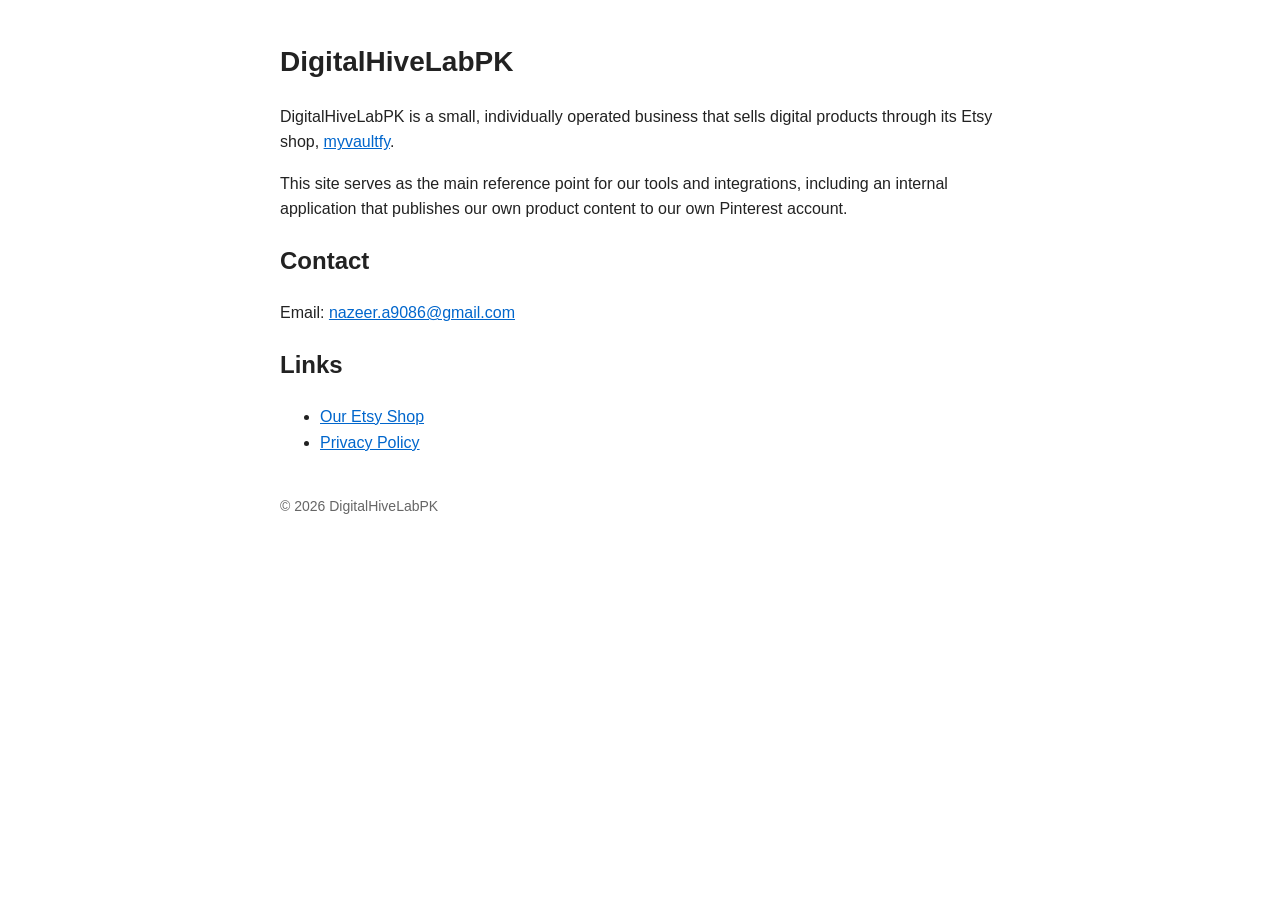
==== index.html @ 18733e02 "Add files via upload" ====
<!DOCTYPE html>
<html lang="en">
<head>
<meta charset="UTF-8">
<title>DigitalHiveLabPK</title>
<meta name="viewport" content="width=device-width, initial-scale=1.0">
<style>
  body {
    font-family: -apple-system, BlinkMacSystemFont, "Segoe UI", Roboto, Arial, sans-serif;
    max-width: 720px;
    margin: 40px auto;
    padding: 0 20px;
    line-height: 1.6;
    color: #222;
  }
  h1 { font-size: 28px; }
  a { color: #0066cc; }
  footer { margin-top: 40px; color: #666; font-size: 14px; }
</style>
</head>
<body>

<h1>DigitalHiveLabPK</h1>

<p>
  DigitalHiveLabPK is a small, individually operated business that sells
  digital products through its Etsy shop,
  <a href="https://www.etsy.com/shop/myvaultfy" target="_blank">myvaultfy</a>.
</p>

<p>
  This site serves as the main reference point for our tools and integrations,
  including an internal application that publishes our own product content to
  our own Pinterest account.
</p>

<h2>Contact</h2>
<p>
  Email: <a href="mailto:nazeer.a9086@gmail.com">nazeer.a9086@gmail.com</a>
</p>

<h2>Links</h2>
<ul>
  <li><a href="https://www.etsy.com/shop/myvaultfy" target="_blank">Our Etsy Shop</a></li>
  <li><a href="privacy-policy.html">Privacy Policy</a></li>
</ul>

<footer>
  &copy; 2026 DigitalHiveLabPK
</footer>

</body>
</html>
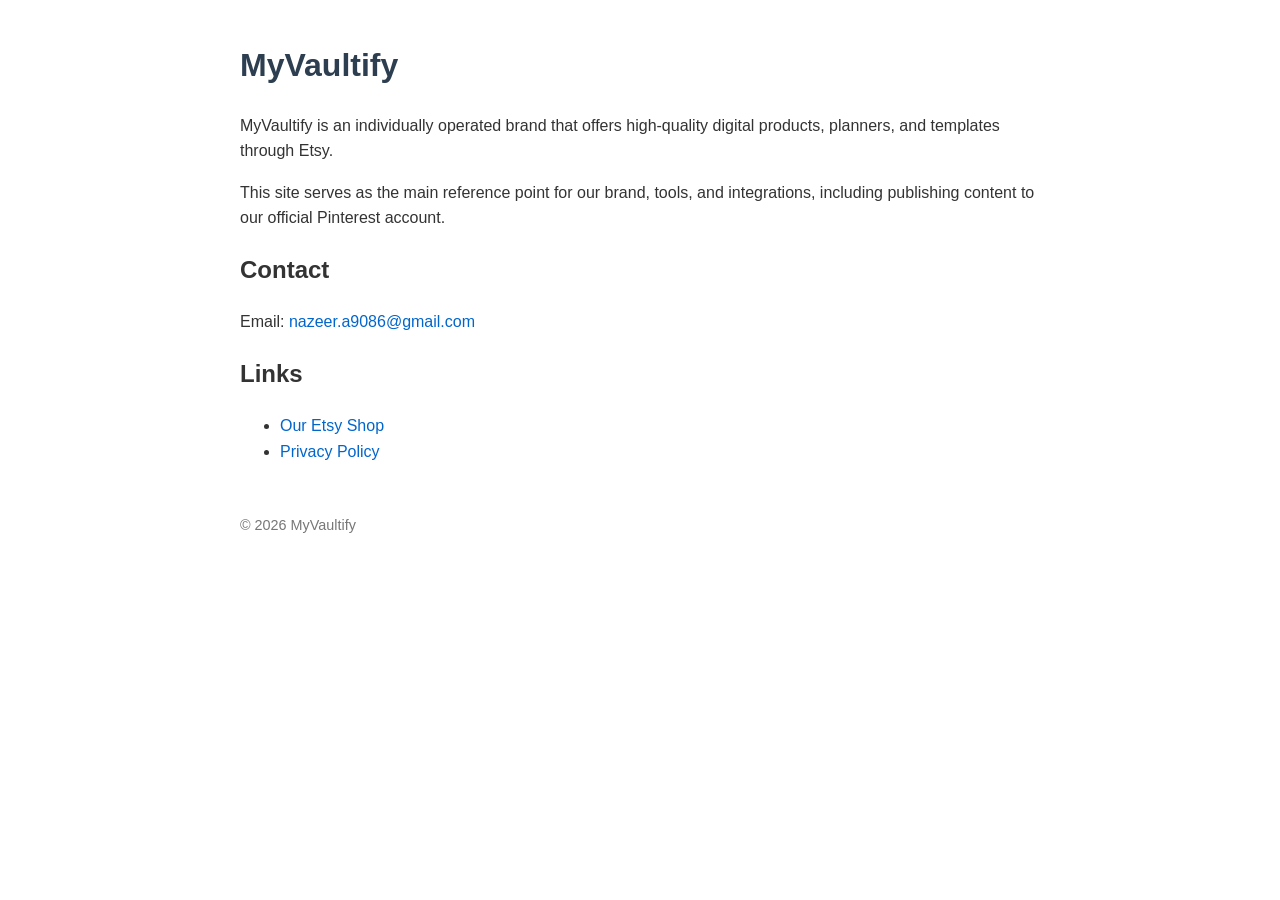
==== commit c1b7e1eb: "Update index.html" ====
--- a/index.html
+++ b/index.html
@@ -1,53 +1,32 @@
 <!DOCTYPE html>
 <html lang="en">
 <head>
-<meta charset="UTF-8">
-<title>DigitalHiveLabPK</title>
-<meta name="viewport" content="width=device-width, initial-scale=1.0">
-<style>
-  body {
-    font-family: -apple-system, BlinkMacSystemFont, "Segoe UI", Roboto, Arial, sans-serif;
-    max-width: 720px;
-    margin: 40px auto;
-    padding: 0 20px;
-    line-height: 1.6;
-    color: #222;
-  }
-  h1 { font-size: 28px; }
-  a { color: #0066cc; }
-  footer { margin-top: 40px; color: #666; font-size: 14px; }
-</style>
+    <meta charset="UTF-8">
+    <meta name="viewport" content="width=device-width, initial-scale=1.0">
+    <title>MyVaultify</title>
+    <style>
+        body { font-family: -apple-system, BlinkMacSystemFont, 'Segoe UI', Roboto, sans-serif; line-height: 1.6; max-width: 800px; margin: 40px auto; padding: 0 20px; color: #333; }
+        h1 { color: #2c3e50; }
+        a { color: #0066cc; text-decoration: none; }
+        footer { margin-top: 50px; font-size: 0.9em; color: #777; }
+    </style>
 </head>
 <body>
+    <h1>MyVaultify</h1>
+    <p>MyVaultify is an individually operated brand that offers high-quality digital products, planners, and templates through Etsy.</p>
+    <p>This site serves as the main reference point for our brand, tools, and integrations, including publishing content to our official Pinterest account.</p>
 
-<h1>DigitalHiveLabPK</h1>
+    <h2>Contact</h2>
+    <p>Email: <a href="mailto:nazeer.a9086@gmail.com">nazeer.a9086@gmail.com</a></p>
 
-<p>
-  DigitalHiveLabPK is a small, individually operated business that sells
-  digital products through its Etsy shop,
-  <a href="https://www.etsy.com/shop/myvaultfy" target="_blank">myvaultfy</a>.
-</p>
+    <h2>Links</h2>
+    <ul>
+        <li><a href="https://www.etsy.com/shop/myvaultfy" target="_blank">Our Etsy Shop</a></li>
+        <li><a href="privacy-policy.html">Privacy Policy</a></li>
+    </ul>
 
-<p>
-  This site serves as the main reference point for our tools and integrations,
-  including an internal application that publishes our own product content to
-  our own Pinterest account.
-</p>
-
-<h2>Contact</h2>
-<p>
-  Email: <a href="mailto:nazeer.a9086@gmail.com">nazeer.a9086@gmail.com</a>
-</p>
-
-<h2>Links</h2>
-<ul>
-  <li><a href="https://www.etsy.com/shop/myvaultfy" target="_blank">Our Etsy Shop</a></li>
-  <li><a href="privacy-policy.html">Privacy Policy</a></li>
-</ul>
-
-<footer>
-  &copy; 2026 DigitalHiveLabPK
-</footer>
-
+    <footer>
+        <p>&copy; 2026 MyVaultify</p>
+    </footer>
 </body>
 </html>
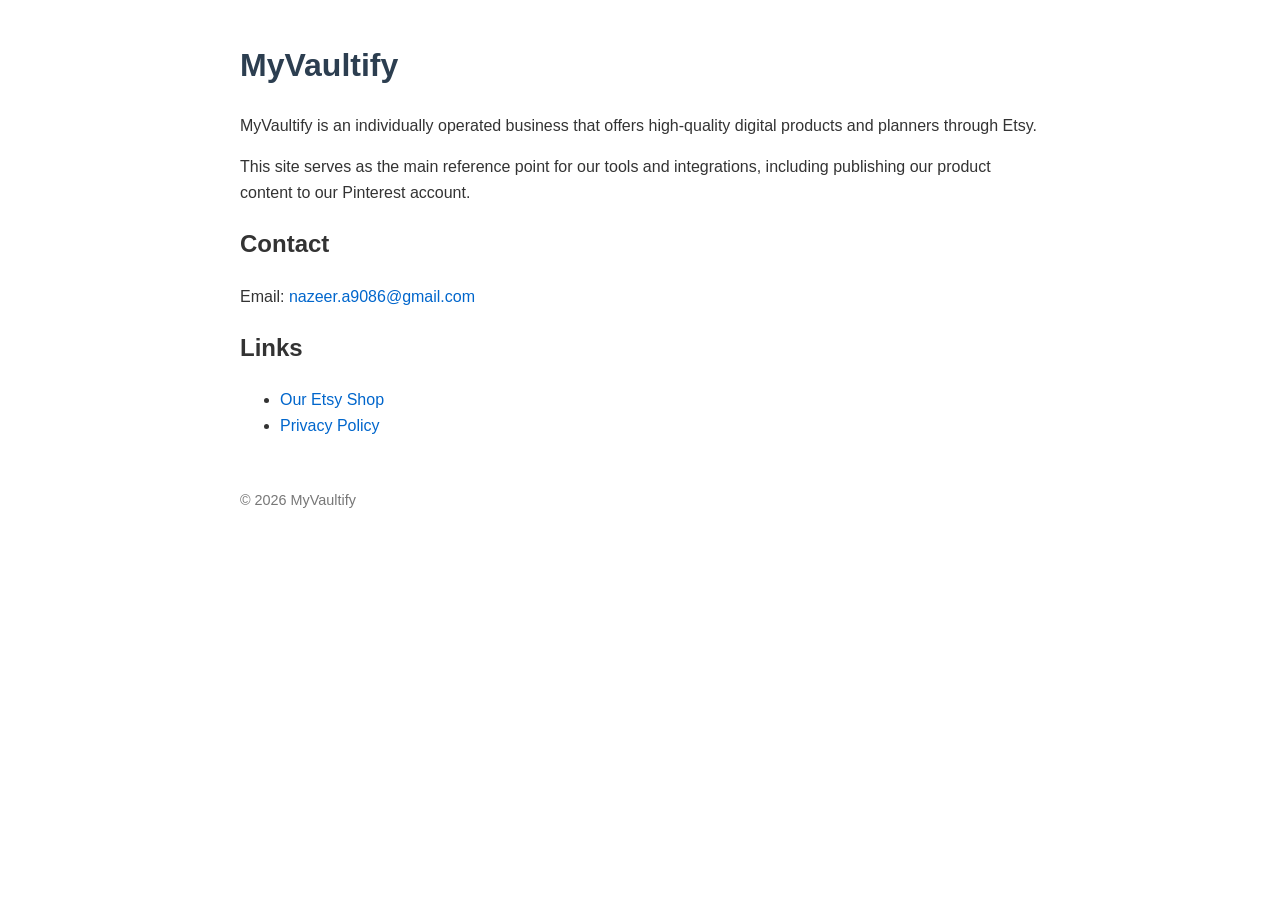
==== commit ee08c681: "Update index.html" ====
--- a/index.html
+++ b/index.html
@@ -13,15 +13,15 @@
 </head>
 <body>
     <h1>MyVaultify</h1>
-    <p>MyVaultify is an individually operated brand that offers high-quality digital products, planners, and templates through Etsy.</p>
-    <p>This site serves as the main reference point for our brand, tools, and integrations, including publishing content to our official Pinterest account.</p>
+    <p>MyVaultify is an individually operated business that offers high-quality digital products and planners through Etsy.</p>
+    <p>This site serves as the main reference point for our tools and integrations, including publishing our product content to our Pinterest account.</p>
 
     <h2>Contact</h2>
     <p>Email: <a href="mailto:nazeer.a9086@gmail.com">nazeer.a9086@gmail.com</a></p>
 
     <h2>Links</h2>
     <ul>
-        <li><a href="https://www.etsy.com/shop/myvaultfy" target="_blank">Our Etsy Shop</a></li>
+        <li><a href="https://myvaultify.etsy.com" target="_blank">Our Etsy Shop</a></li>
         <li><a href="privacy-policy.html">Privacy Policy</a></li>
     </ul>
 
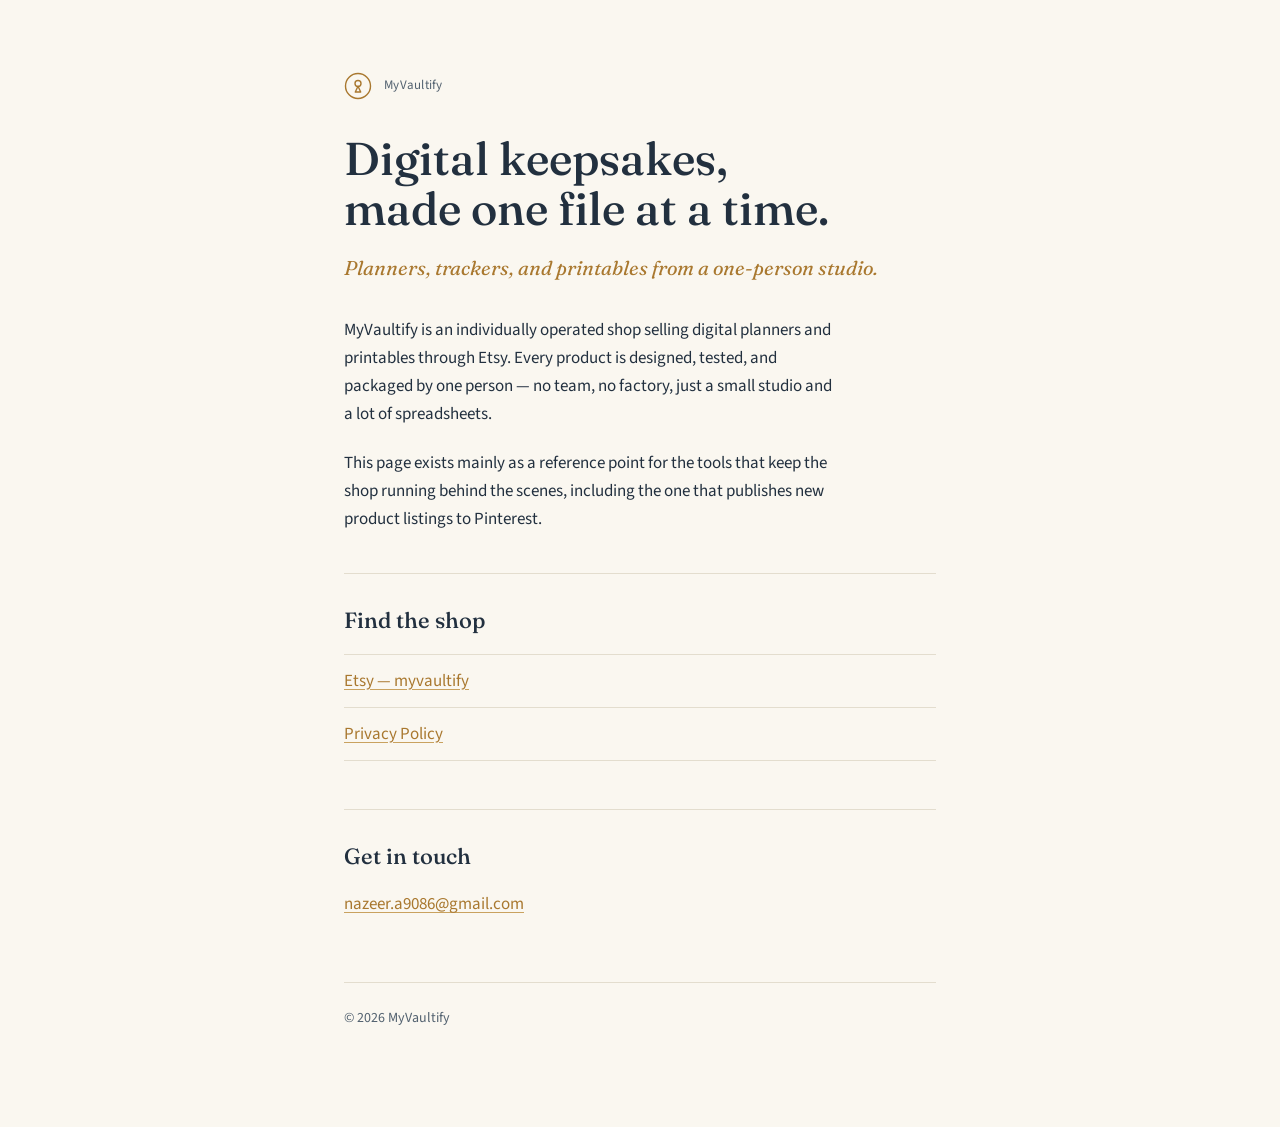
==== commit 91e6a884: "Add files via upload" ====
--- a/index.html
+++ b/index.html
@@ -1,32 +1,50 @@
 <!DOCTYPE html>
 <html lang="en">
 <head>
-    <meta charset="UTF-8">
-    <meta name="viewport" content="width=device-width, initial-scale=1.0">
-    <title>MyVaultify</title>
-    <style>
-        body { font-family: -apple-system, BlinkMacSystemFont, 'Segoe UI', Roboto, sans-serif; line-height: 1.6; max-width: 800px; margin: 40px auto; padding: 0 20px; color: #333; }
-        h1 { color: #2c3e50; }
-        a { color: #0066cc; text-decoration: none; }
-        footer { margin-top: 50px; font-size: 0.9em; color: #777; }
-    </style>
+<meta charset="UTF-8">
+<title>MyVaultify</title>
+<meta name="viewport" content="width=device-width, initial-scale=1.0">
+<link rel="stylesheet" href="styles.css">
 </head>
 <body>
-    <h1>MyVaultify</h1>
-    <p>MyVaultify is an individually operated business that offers high-quality digital products and planners through Etsy.</p>
-    <p>This site serves as the main reference point for our tools and integrations, including publishing our product content to our Pinterest account.</p>
+<div class="wrap">
 
-    <h2>Contact</h2>
-    <p>Email: <a href="mailto:nazeer.a9086@gmail.com">nazeer.a9086@gmail.com</a></p>
+  <div class="mark">
+    <svg width="28" height="28" viewBox="0 0 28 28" fill="none">
+      <circle cx="14" cy="14" r="12.5" stroke="#a9782f" stroke-width="1.4"/>
+      <circle cx="14" cy="11.5" r="3" stroke="#a9782f" stroke-width="1.4"/>
+      <path d="M14 14.3 L11.3 20 L16.7 20 Z" stroke="#a9782f" stroke-width="1.4" stroke-linejoin="round"/>
+    </svg>
+    <span>MyVaultify</span>
+  </div>
 
-    <h2>Links</h2>
-    <ul>
-        <li><a href="https://myvaultify.etsy.com" target="_blank">Our Etsy Shop</a></li>
-        <li><a href="privacy-policy.html">Privacy Policy</a></li>
-    </ul>
+  <h1>Digital keepsakes,<br>made one file at a time.</h1>
+  <p class="tagline">Planners, trackers, and printables from a one-person studio.</p>
 
-    <footer>
-        <p>&copy; 2026 MyVaultify</p>
-    </footer>
+  <p>
+    MyVaultify is an individually operated shop selling digital planners and
+    printables through Etsy. Every product is designed, tested, and packaged
+    by one person &mdash; no team, no factory, just a small studio and a lot of
+    spreadsheets.
+  </p>
+
+  <p>
+    This page exists mainly as a reference point for the tools that keep the
+    shop running behind the scenes, including the one that publishes new
+    product listings to Pinterest.
+  </p>
+
+  <h2>Find the shop</h2>
+  <ul>
+    <li><a href="https://www.etsy.com/shop/myvaultify" target="_blank">Etsy &mdash; myvaultify</a></li>
+    <li><a href="privacy-policy.html">Privacy Policy</a></li>
+  </ul>
+
+  <h2>Get in touch</h2>
+  <p><a href="mailto:nazeer.a9086@gmail.com">nazeer.a9086@gmail.com</a></p>
+
+  <footer>&copy; 2026 MyVaultify</footer>
+
+</div>
 </body>
 </html>
--- a/styles.css
+++ b/styles.css
@@ -0,0 +1,130 @@
+@import url('https://fonts.googleapis.com/css2?family=Fraunces:opsz,wght@9..144,400;9..144,500;9..144,600&family=Source+Sans+3:wght@400;500;600&display=swap');
+
+:root {
+  --bg: #faf7f0;
+  --ink: #22303f;
+  --ink-soft: #52616f;
+  --brass: #a9782f;
+  --brass-dim: #c9a25f;
+  --line: #e3ddce;
+}
+
+* { box-sizing: border-box; }
+
+html {
+  scroll-behavior: smooth;
+}
+
+body {
+  margin: 0;
+  background: var(--bg);
+  color: var(--ink);
+  font-family: 'Source Sans 3', -apple-system, BlinkMacSystemFont, sans-serif;
+  font-size: 17px;
+  line-height: 1.65;
+  -webkit-font-smoothing: antialiased;
+}
+
+.wrap {
+  max-width: 640px;
+  margin: 0 auto;
+  padding: 72px 24px 96px;
+}
+
+.mark {
+  display: inline-flex;
+  align-items: center;
+  gap: 12px;
+  margin-bottom: 34px;
+}
+
+.mark svg { flex: none; }
+
+.mark span {
+  font-family: 'Source Sans 3', sans-serif;
+  font-size: 13px;
+  letter-spacing: 0.02em;
+  color: var(--ink-soft);
+}
+
+h1 {
+  font-family: 'Fraunces', serif;
+  font-weight: 500;
+  font-size: 46px;
+  line-height: 1.08;
+  margin: 0 0 18px;
+  color: var(--ink);
+}
+
+.tagline {
+  font-family: 'Fraunces', serif;
+  font-style: italic;
+  font-weight: 400;
+  font-size: 20px;
+  color: var(--brass);
+  margin: 0 0 32px;
+}
+
+p {
+  margin: 0 0 20px;
+  max-width: 62ch;
+}
+
+h2 {
+  font-family: 'Fraunces', serif;
+  font-weight: 500;
+  font-size: 22px;
+  margin: 48px 0 16px;
+  padding-top: 28px;
+  border-top: 1px solid var(--line);
+}
+
+.wrap > h2:first-of-type {
+  margin-top: 40px;
+}
+
+a {
+  color: var(--brass);
+  text-decoration-color: var(--brass-dim);
+  text-underline-offset: 3px;
+}
+
+a:hover { color: var(--ink); }
+
+ul { padding-left: 0; list-style: none; margin: 0; }
+
+ul li {
+  padding: 12px 0;
+  border-bottom: 1px solid var(--line);
+}
+
+ul li:first-child { border-top: 1px solid var(--line); }
+
+nav.crumbs {
+  margin-bottom: 40px;
+  font-size: 14px;
+  color: var(--ink-soft);
+}
+
+nav.crumbs a { margin-right: 18px; }
+
+footer {
+  margin-top: 64px;
+  padding-top: 24px;
+  border-top: 1px solid var(--line);
+  color: var(--ink-soft);
+  font-size: 14px;
+}
+
+.updated {
+  color: var(--ink-soft);
+  font-size: 14px;
+  margin-bottom: 40px;
+}
+
+strong { color: var(--ink); }
+
+@media (max-width: 480px) {
+  h1 { font-size: 36px; }
+  .wrap { padding: 48px 20px 72px; }
+}
